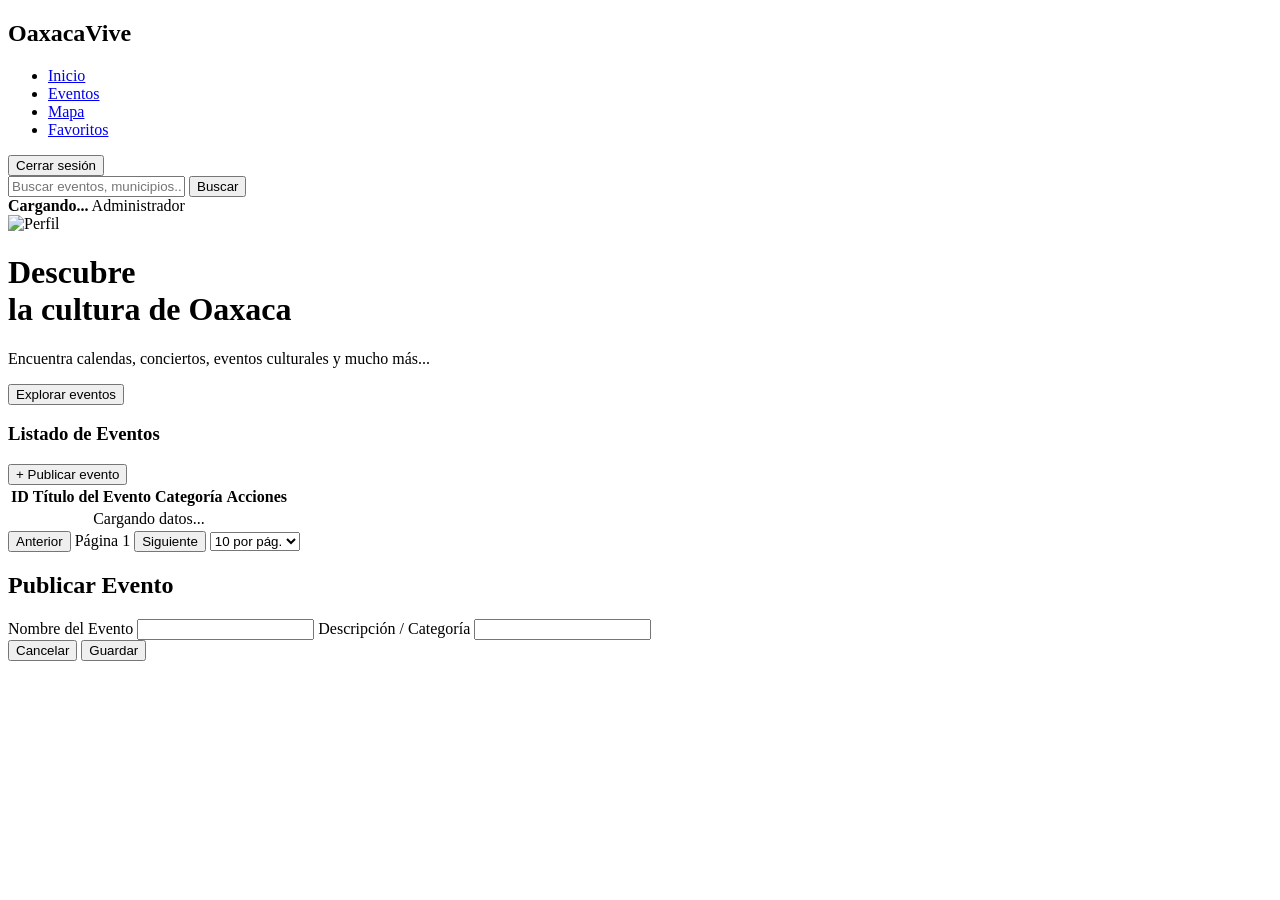
==== dashboard.html @ 0a122032 "dashboard" ====
<!DOCTYPE html>
<html lang="es">
<head>
    <meta charset="UTF-8">
    <meta name="viewport" content="width=device-width, initial-scale=1.0">
    <title>OaxacaVive - Sistema</title>
    <link rel="stylesheet" href="./css/dashboard.css">
</head>
<body>
    <div class="layout">
        <!-- Sidebar -->
        <aside class="sidebar">
            <h2 class="sidebar-logo"><span>Oaxaca</span><span class="highlight">Vive</span></h2>
            <nav class="sidebar-nav">
                <ul>
                    <li><a href="#">Inicio</a></li>
                    <li><a href="#">Eventos</a></li>
                    <li><a href="#">Mapa</a></li>
                    <li><a href="#">Favoritos</a></li>
                </ul>
            </nav>
            <button id="logoutBtn" class="logout-btn">Cerrar sesión</button>
        </aside>

        <!-- Main Content -->
        <div class="main-content">
            <!-- Navbar -->
            <header class="navbar">
                <div class="search-bar">
                    <input type="text" id="searchInput" placeholder="Buscar eventos, municipios...">
                    <button id="searchBtn">Buscar</button>
                </div>
                <div class="user-profile">
                    <div class="user-info">
                        <strong id="userNameDisplay">Cargando...</strong>
                        <span>Administrador</span>
                    </div>
                    <img id="userImageDisplay" src="" alt="Perfil" class="user-avatar">
                </div>
            </header>

            <main class="dashboard-body">
                <!-- Hero Banner -->
                <div class="hero-banner">
                    <div class="hero-text">
                        <h1>Descubre<br><span>la cultura de Oaxaca</span></h1>
                        <p>Encuentra calendas, conciertos, eventos culturales y mucho más...</p>
                        <button class="explore-btn">Explorar eventos</button>
                    </div>
                    <div class="hero-image">
                        <!-- Pon tu imagen de Figma en assets/img/ y descomenta la siguiente línea -->
                        <!-- <img src="./assets/img/oaxaca-templo.png" alt="Oaxaca"> -->
                        <div style="background: #ccc; height: 100%; width: 100%; border-radius: 8px;"></div>
                    </div>
                </div>

                <!-- Controles de tabla -->
                <div class="table-controls">
                    <h3>Listado de Eventos</h3>
                    <button id="addEventBtn" class="add-btn">+ Publicar evento</button>
                </div>

                <!-- Tabla de datos -->
                <table class="data-table">
                    <thead>
                        <tr>
                            <th>ID</th>
                            <th>Título del Evento</th>
                            <th>Categoría</th>
                            <th>Acciones</th>
                        </tr>
                    </thead>
                    <tbody id="tableBody">
                        <tr><td colspan="4" style="text-align:center;">Cargando datos...</td></tr>
                    </tbody>
                </table>

                <!-- Paginación -->
                <div class="pagination">
                    <button id="prevBtn">Anterior</button>
                    <span id="pageInfo">Página 1</span>
                    <button id="nextBtn">Siguiente</button>
                    <select id="limitSelect">
                        <option value="10">10 por pág.</option>
                        <option value="20">20 por pág.</option>
                        <option value="50">50 por pág.</option>
                    </select>
                </div>
            </main>
        </div>
    </div>

    <!-- Modal para CRUD -->
    <div id="eventModal" class="modal">
        <div class="modal-content">
            <h2 id="modalTitle">Publicar Evento</h2>
            <form id="eventForm">
                <input type="hidden" id="eventId">
                <label>Nombre del Evento</label>
                <input type="text" id="eventTitle" required>
                
                <label>Descripción / Categoría</label>
                <input type="text" id="eventCategory" required>
                
                <div class="modal-actions">
                    <button type="button" id="closeModalBtn" class="cancel-btn">Cancelar</button>
                    <button type="submit" class="save-btn">Guardar</button>
                </div>
            </form>
        </div>
    </div>

    <script type="module" src="./js/dashboard.js"></script>
</body>
</html>
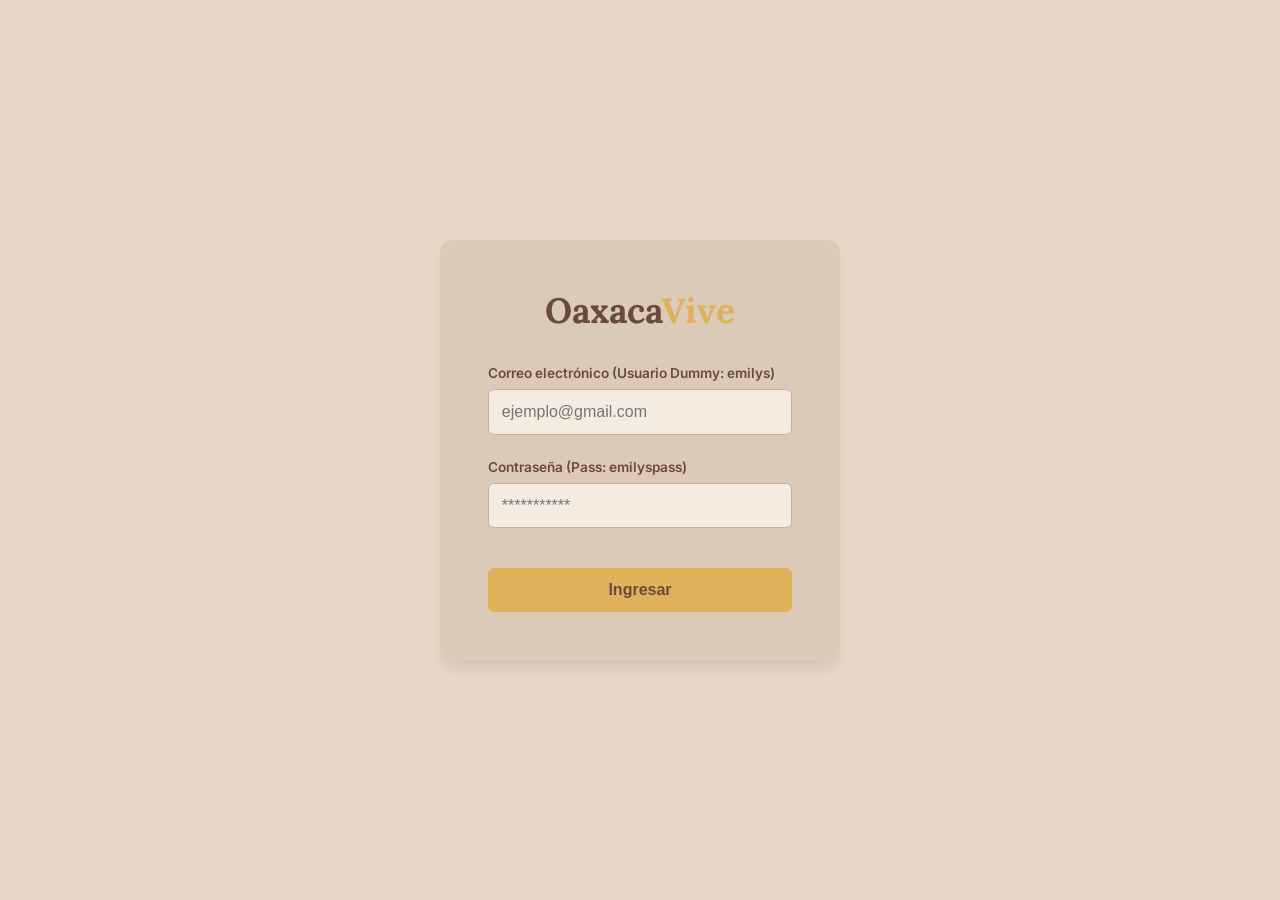
==== commit 901d12e5: "correccion" ====
--- a/dashboard.html
+++ b/dashboard.html
@@ -48,8 +48,7 @@
                         <button class="explore-btn">Explorar eventos</button>
                     </div>
                     <div class="hero-image">
-                        <!-- Pon tu imagen de Figma en assets/img/ y descomenta la siguiente línea -->
-                        <!-- <img src="./assets/img/oaxaca-templo.png" alt="Oaxaca"> -->
+                        <img src="./assets/img/oaxaca-templo.jpeg" alt="Oaxaca">
                         <div style="background: #ccc; height: 100%; width: 100%; border-radius: 8px;"></div>
                     </div>
                 </div>
--- a/css/dashboard.css
+++ b/css/dashboard.css
@@ -0,0 +1,55 @@
+@import url('https://fonts.googleapis.com/css2?family=Lora:wght@700&family=Inter:wght@400;600&display=swap');
+
+* { box-sizing: border-box; margin: 0; padding: 0; }
+body { font-family: 'Inter', sans-serif; background-color: #E8D8C8; color: #333; }
+
+.layout { display: flex; height: 100vh; }
+
+/* Sidebar */
+.sidebar { width: 250px; background-color: #8A4F3B; color: white; display: flex; flex-direction: column; padding: 2rem 0; }
+.sidebar-logo { font-family: 'Lora', serif; text-align: center; font-size: 2rem; margin-bottom: 3rem; color: #2A1A14; }
+.sidebar-logo .highlight { color: #DFB15B; }
+.sidebar-nav ul { list-style: none; text-align: center; }
+.sidebar-nav li { margin-bottom: 1.5rem; }
+.sidebar-nav a { color: #E8D8C8; text-decoration: none; font-size: 1.1rem; }
+.logout-btn { margin-top: auto; background: none; border: none; color: #E8D8C8; cursor: pointer; padding-bottom: 1rem; }
+
+/* Main Content & Navbar */
+.main-content { flex: 1; display: flex; flex-direction: column; overflow: hidden; }
+.navbar { display: flex; justify-content: space-between; padding: 1rem 2rem; background-color: #E8D8C8; align-items: center; }
+.search-bar input { padding: 0.6rem; border-radius: 20px; border: 1px solid #ccc; width: 300px; outline: none; }
+.search-bar button { padding: 0.6rem 1rem; border-radius: 20px; border: none; background: #DFB15B; cursor: pointer; }
+.user-profile { display: flex; align-items: center; gap: 1rem; color: #6A4A3C; }
+.user-info { display: flex; flex-direction: column; text-align: right; font-size: 0.85rem; }
+.user-avatar { width: 45px; height: 45px; border-radius: 50%; border: 2px solid #8A4F3B; }
+
+/* Dashboard Body */
+.dashboard-body { padding: 2rem; overflow-y: auto; flex: 1; }
+.hero-banner { display: flex; background-color: #DBCAB8; border-radius: 16px; padding: 2rem; justify-content: space-between; align-items: center; margin-bottom: 2rem; }
+.hero-text h1 { font-family: 'Lora', serif; color: #2A1A14; font-size: 2.2rem; }
+.hero-text h1 span { color: #8A4F3B; }
+.hero-text p { margin: 1rem 0; color: #555; }
+.explore-btn { background-color: #DFB15B; color: #2A1A14; border: none; padding: 0.8rem 1.5rem; border-radius: 8px; font-weight: 600; cursor: pointer; }
+.hero-image { width: 40%; height: 180px; }
+
+/* Table */
+.table-controls { display: flex; justify-content: space-between; align-items: center; margin-bottom: 1rem; }
+.add-btn { background-color: #8A4F3B; color: white; border: none; padding: 0.5rem 1rem; border-radius: 4px; cursor: pointer; }
+.data-table { width: 100%; border-collapse: collapse; background: white; border-radius: 8px; overflow: hidden; }
+.data-table th { background: #DBCAB8; padding: 1rem; text-align: left; color: #6A4A3C; }
+.data-table td { padding: 1rem; border-bottom: 1px solid #eee; }
+.data-table button { padding: 0.4rem 0.8rem; border: none; border-radius: 4px; cursor: pointer; margin-right: 0.5rem; }
+.btn-edit { background: #E8D8C8; }
+.btn-delete { background: #ffcccc; color: #cc0000; }
+
+/* Pagination */
+.pagination { margin-top: 1rem; display: flex; gap: 1rem; align-items: center; }
+.pagination button { padding: 0.5rem 1rem; cursor: pointer; }
+
+/* Modal */
+.modal { display: none; position: fixed; top: 0; left: 0; width: 100%; height: 100%; background: rgba(0,0,0,0.5); justify-content: center; align-items: center; }
+.modal-content { background: white; padding: 2rem; border-radius: 8px; width: 400px; }
+.modal-content input { width: 100%; padding: 0.8rem; margin: 0.5rem 0 1.5rem 0; border: 1px solid #ccc; border-radius: 4px; }
+.modal-actions { display: flex; justify-content: flex-end; gap: 1rem; }
+.save-btn { background: #DFB15B; padding: 0.5rem 1rem; border: none; cursor: pointer; border-radius: 4px; }
+.cancel-btn { background: #eee; padding: 0.5rem 1rem; border: none; cursor: pointer; border-radius: 4px; }
